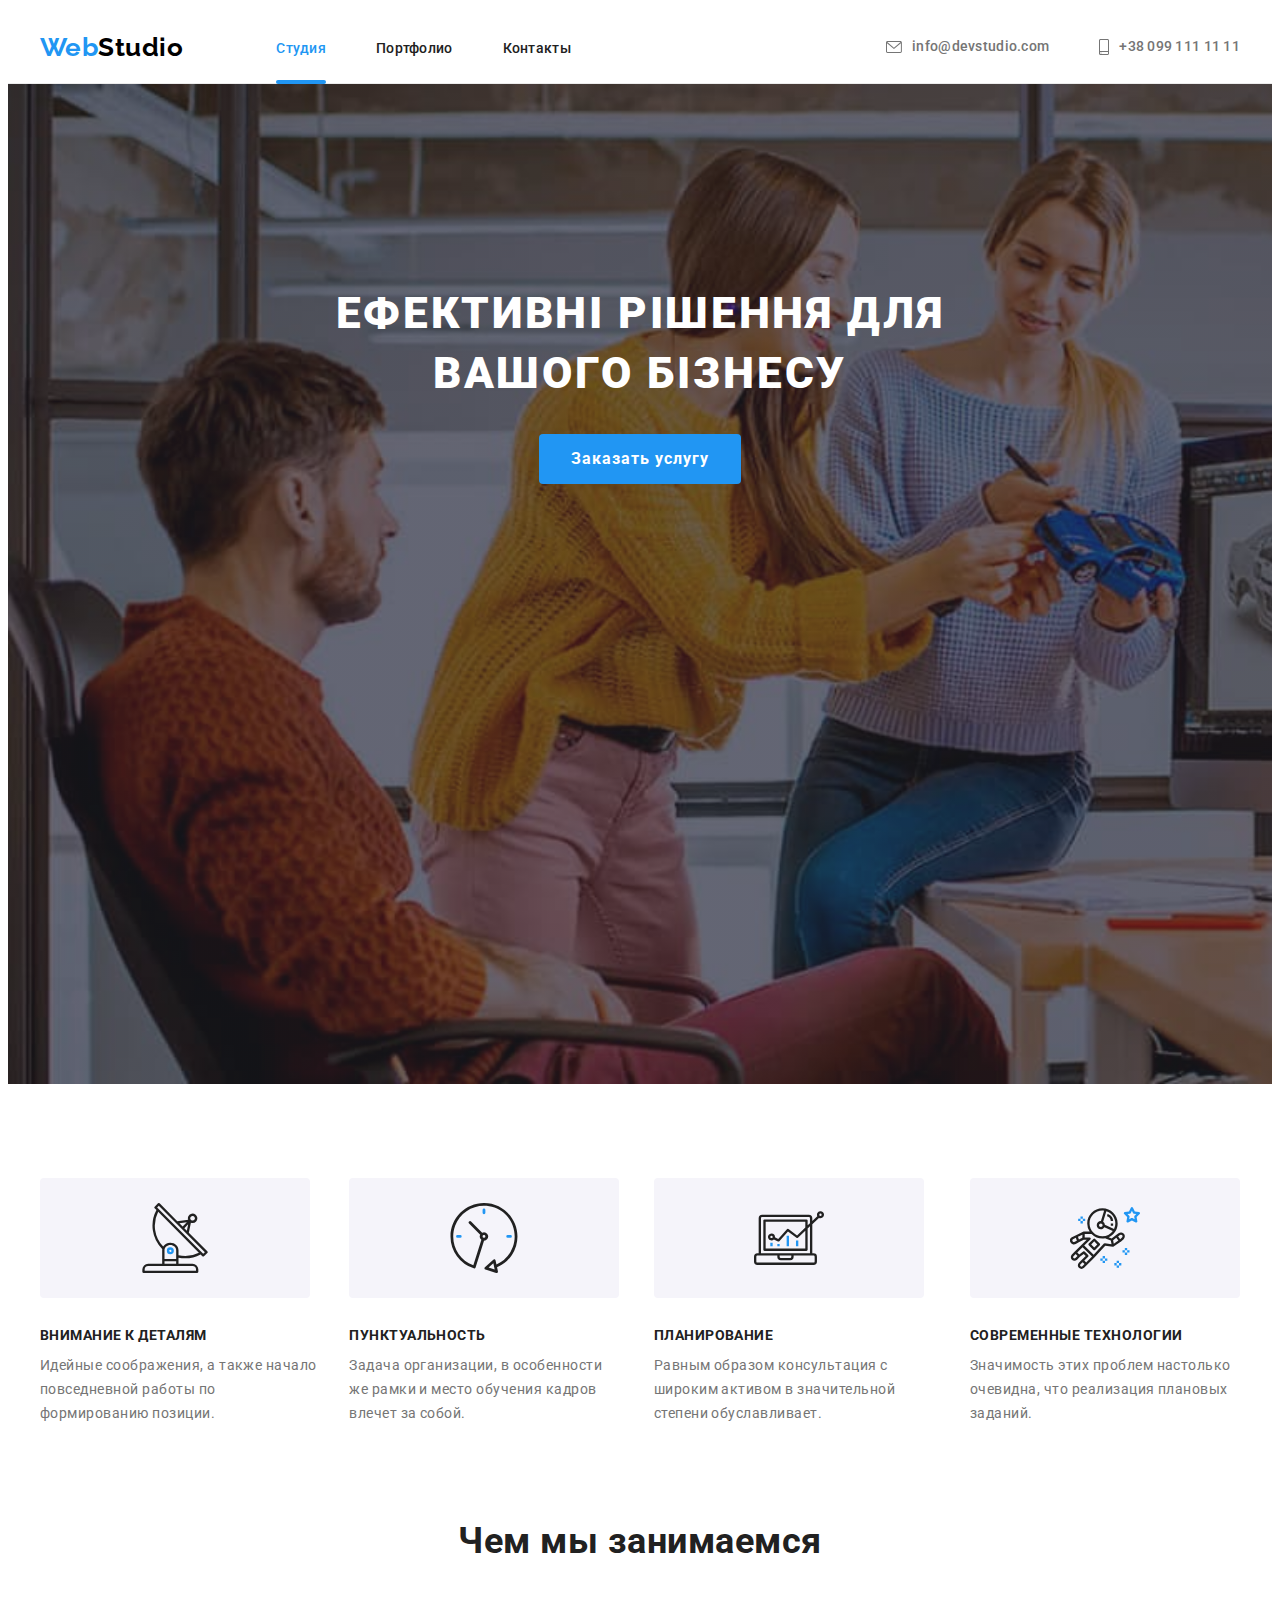
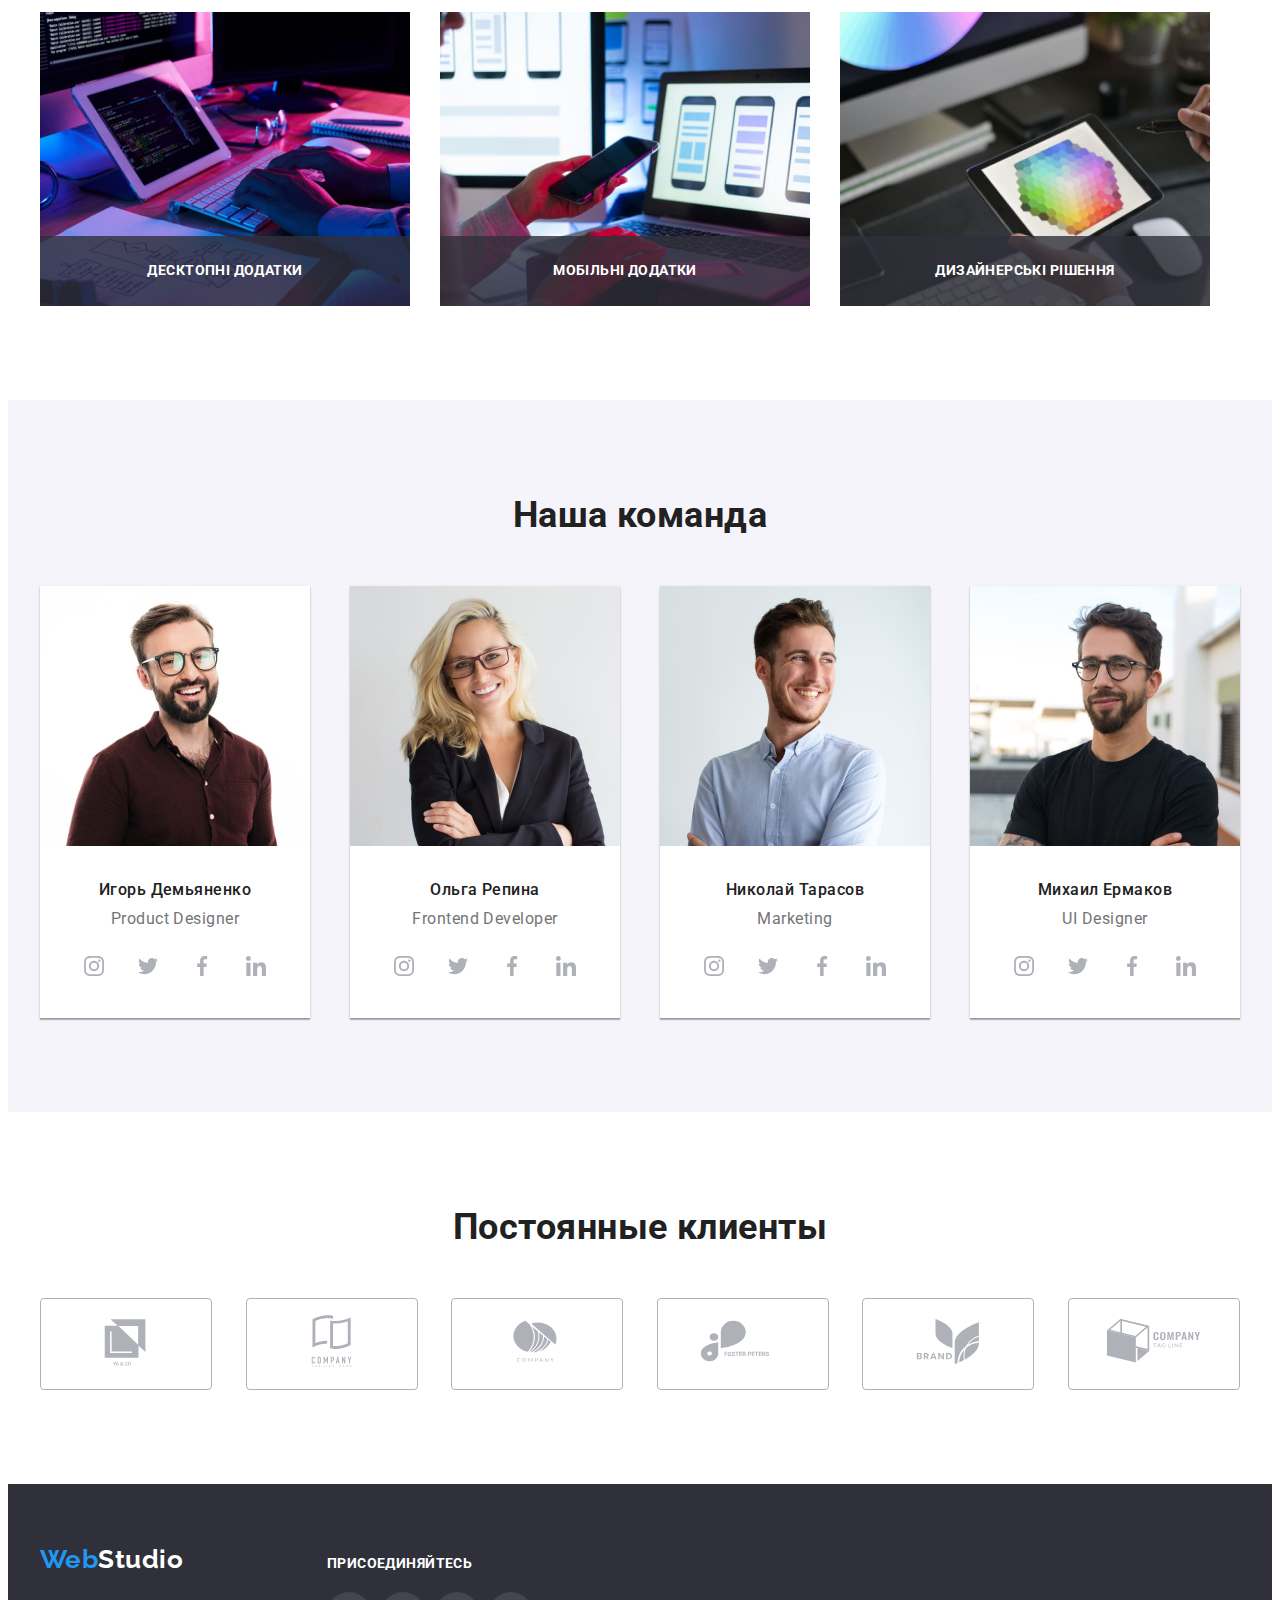
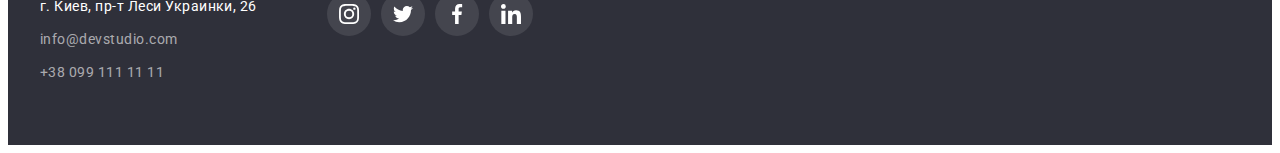
==== index.html @ ed615f12 "02.08" ====
<!DOCTYPE html>

<html lang="ru">
<head>
    <meta charset="UTF-8">
    <meta http-equiv="X-UA-Compatible" content="IE=edge">
    <meta name="viewport" content="width=device-width, initial-scale=1.0">
    <title>Web Studia</title>
    <link rel="preconnect" href="https://fonts.googleapis.com">
    <link rel="preconnect" href="https://fonts.gstatic.com" crossorigin>
    <link href="https://fonts.googleapis.com/css2?family=Raleway:wght@700&family=Roboto:wght@400;500;700;900&display=swap" rel="stylesheet">
    <link rel="stylesheet" href="https://cdnjs.cloudflare.com/ajax/libs/modern-normalize/1.1.0/modern-normalize.min.css"
        integrity="sha512-wpPYUAdjBVSE4KJnH1VR1HeZfpl1ub8YT/NKx4PuQ5NmX2tKuGu6U/JRp5y+Y8XG2tV+wKQpNHVUX03MfMFn9Q=="
        crossorigin="anonymous" referrerpolicy="no-referrer" />
    <link rel="stylesheet" href="./css/styles.css">
</head>
<body>
    <header class="header">
        <div class="conteiner all-nav">
            <a href="./index.html" lang="en" class="link last-part"><span class="first-part">Web</span>Studio</a>
        <nav>
            <ul class="nav">
                <li class="item">
                    <a href="./index.html" class="nav-item link current">Студия</a>
                </li>
                <li class="item">
                    <a href="./portfolio.html" class="nav-item link">Портфолио</a>
                </li>
                <li class="item">
                    <a href="" class="nav-item link">Контакты</a>
                </li>
            </ul>
        </nav>
            <ul class="contacts">
                <li class="item">
                    <a href="mailto:info@devstudio.com" class="contact link"><svg class="icon envelope">
                        <use href="./images/symbol-defs.svg#icon-envelope"></use>
                    </svg>info@devstudio.com</a>
                </li>
                <li class="item">
                    <a href="tel:+380961111111" class="contact link"><svg class="icon smartphone">
                        <use href="./images/symbol-defs.svg#icon-smartphone"></use>
                    </svg>+38 099 111 11 11</a>
                </li>
            </ul>
        </div>
    </header>

    <main>
        <section class="hero">
            <div class="conteiner">
                <h1 class="hero-title">Ефективні рішення для вашого бізнесу</h1>
                <button type="button" class="button" data-modal-open>Заказать услугу</button>
            </div>
            <div class="backdrop is-hidden" data-modal>
                <div class="modal">
                    <div class="conteiner-modal">
                        <button class="close-modal-button" data-modal-close>
                            <svg class="icon-close-black">
                                <use href="./images/symbol-defs.svg#icon-close-black"></use>
                            </svg>
                        </button>
                        <h1 class="modal-title">Залиште свої дані, ми вам передзвонимо</h1>
                        <form name="call-back">
                            <div class="form">
                                <label for="name" class="label">Ім'я</label>
                                <input type="text" name="user-name" id="name" class="field">
                                
                                <label for="tel" class="label">Телефон</label>
                                <input type="tel" name="tel" id="tel" class="field">
                                
                                <label for="mail" class="label">Пошта</label>
                                <input type="email" name="mail" id="mail" class="field">
                                
                                <label for="comment" class="label">Коментар</label>
                                <textarea name="comment" id="comment" rows="10" placeholder="Введіть текст"></textarea>
                                
                                <div class="checkbox">
                                    <input type="checkbox" class="checkbox-point" id="checkbox">
                                    <label for="checkbox" class="checkbox-agreement" class="checkbox-comment">Погоджуюся з розсилкою та приймаю <a href=""class="checkbox-link">Умови договору</a></label>
                                </div>
                            </div>

                            <button type="submit" class="form-button">Відправити</button>
                        </form>

                    </div>
                </div>
            </div>
        </section>

        <section class="main-feature">
            <div class="conteiner">
                <h2 class="visually-hidden">Характеристики</h2>
                <ul class="feature">
                    <li class="feaure-item">
                        <div class="icon-space">
                            <svg class="feature-icon">
                                <use href="./images/symbol-defs.svg#icon-antenna"></use>
                            </svg>
                        </div>
                        <h3 class="feature-title">Внимание к деталям</h3>
                        <p class="feature-text">Идейные соображения, а также начало повседневной работы по формированию позиции.</p>
                    </li>
                    <li class="feaure-item">
                        <div class="icon-space">
                            <svg class="feature-icon">
                                <use href="./images/symbol-defs.svg#icon-clock"></use>
                            </svg>
                        </div>
                        <h3 class="feature-title">Пунктуальность</h3>
                        <p class="feature-text">Задача организации, в особенности же рамки и место обучения кадров влечет за собой.</p>
                    </li>
                    <li class="feaure-item">
                        <div class="icon-space">
                            <svg class="feature-icon">
                                <use href="./images/symbol-defs.svg#icon-diagram"></use>
                            </svg>
                        </div>
                        <h3 class="feature-title">Планирование</h3>
                        <p class="feature-text">Равным образом консультация с широким активом в значительной степени обуславливает.</p>
                    </li>
                    <li class="feaure-item">
                        <div class="icon-space">
                            <svg class="feature-icon">
                                <use href="./images/symbol-defs.svg#icon-astronaut"></use>
                            </svg>
                        </div>
                        <h3 class="feature-title">Современные технологии</h3>
                        <p class="feature-text">Значимость этих проблем настолько очевидна, что реализация плановых заданий.</p>
                    </li>
                </ul>
            </div>
        </section>

        <section class="pictures">
            <div class="conteiner"> 
                <h2 class="secondary-title">Чем мы занимаемся</h2>
                <ul class="images">
                    <li class="images-item">
                        <div class="wrapper-image">
                            <img src="./images/feature/img_1.jpg" alt="пишем" width="370" class="image">
                            <p class="images-text">Десктопні додатки</p>
                        </div>
                    </li>
                    <li class="images-item">
                        <div class="wrapper-image">
                        <img src="./images/feature/img_2.jpg" alt="проверяем" width="370" class="image">
                        <p class="images-text">Мобільні додатки</p>
                        </div>
                    </li>
                    <li class="images-item">
                        <div class="wrapper-image">
                        <img src="./images/feature/img_3.jpg" alt="подбираем" width="370" class="image">
                        <p class="images-text">Дизайнерські рішення</p>
                        </div>
                    </li>
                </ul>
            </div>
        </section>

        <section class="section second-bcg">
            <div class="conteiner">
                <h2 class="secondary-title">Наша команда</h2>
                <ul class="team">
                    <li class="team-member">
                        <img src="./images/employees/Игорь_Демьяненко.jpg" alt="Фото Игоря Демьяненко" width="270" class="photo">
                        <div class="conteiner-team">
                            <h3 class="team-name">Игорь Демьяненко</h3>
                            <p lang="en" class="team-position">Product Designer</p>
                                <ul class="social-links">
                                    <li class="social-item">
                                        <a href="https://www.instagram.com/" class="social-link" target="_blank" rel="noopener noreferrer">
                                            <svg class="icon instagram">
                                                <use href="./images/symbol-defs.svg#icon-instagram"></use>
                                            </svg>
                                        </a>
                                    </li>
                                    <li class="social-item">
                                        <a href="https://twitter.com/" class="social-link" target="_blank" rel="noopener noreferrer">
                                            <svg class="icon twitter">
                                                <use href="./images/symbol-defs.svg#icon-twitter"></use>
                                            </svg>
                                        </a>
                                    </li>
                                    <li class="social-item">
                                        <a href="https://www.facebook.com/" class="social-link" target="_blank" rel="noopener noreferrer">
                                            <svg class="icon facebook">
                                                <use href="./images/symbol-defs.svg#icon-facebook"></use>
                                            </svg>
                                        </a>
                                    </li>
                                    <li class="social-item">
                                        <a href="https://www.linkedin.com/"  class="social-link" target="_blank" rel="noopener noreferrer">
                                            <svg class="icon linkedin">
                                                <use href="./images/symbol-defs.svg#icon-linkedin"></use>
                                            </svg>
                                        </a>
                                    </li>
                                </ul>
                        </div>
                    </li>
                    <li class="team-member">
                        <img src="./images/employees/Ольга_Репина.jpg" alt="Фото Ольги Репиной" width="270" class="photo">
                        <div class="conteiner-team">
                            <h3 class="team-name">Ольга Репина</h3>
                            <p lang="en" class="team-position">Frontend Developer</p>
                                <ul class="social-links">
                                    <li class="social-item">
                                        <a href="https://www.instagram.com/" class="social-link" target="_blank" rel="noopener noreferrer">
                                            <svg class="icon instagram">
                                                <use href="./images/symbol-defs.svg#icon-instagram"></use>
                                            </svg>
                                        </a>
                                    </li>
                                    <li class="social-item">
                                        <a href="https://twitter.com/" class="social-link" target="_blank" rel="noopener noreferrer">
                                            <svg class="icon twitter">
                                                <use href="./images/symbol-defs.svg#icon-twitter"></use>
                                            </svg>
                                        </a>
                                    </li>
                                    <li class="social-item">
                                        <a href="https://www.facebook.com/" class="social-link" target="_blank" rel="noopener noreferrer">
                                            <svg class="icon facebook">
                                                <use href="./images/symbol-defs.svg#icon-facebook"></use>
                                            </svg>
                                        </a>
                                    </li>
                                    <li class="social-item">
                                        <a href="https://www.linkedin.com/" class="social-link" target="_blank" rel="noopener noreferrer">
                                            <svg class="icon linkedin">
                                                <use href="./images/symbol-defs.svg#icon-linkedin"></use>
                                            </svg>
                                        </a>
                                    </li>
                                </ul>
                        </div>
                    </li>
                    <li class="team-member">
                        <img src="./images/employees/Николай_Тарасов.jpg" alt="Фото Николая Тарасов" width="270" class="photo">
                        <div class="conteiner-team">
                            <h3 class="team-name">Николай Тарасов</h3>
                            <p lang="en" class="team-position">Marketing</p>
                                <ul class="social-links">
                                    <li class="social-item">
                                        <a href="https://www.instagram.com/" class="social-link" target="_blank" rel="noopener noreferrer">
                                            <svg class="icon instagram">
                                                <use href="./images/symbol-defs.svg#icon-instagram"></use>
                                            </svg>
                                        </a>
                                    </li>
                                    <li class="social-item">
                                        <a href="https://twitter.com/" class="social-link" target="_blank" rel="noopener noreferrer">
                                            <svg class="icon twitter">
                                                <use href="./images/symbol-defs.svg#icon-twitter"></use>
                                            </svg>
                                        </a>
                                    </li>
                                    <li class="social-item">
                                        <a href="https://www.facebook.com/" class="social-link" target="_blank" rel="noopener noreferrer">
                                            <svg class="icon facebook">
                                                <use href="./images/symbol-defs.svg#icon-facebook"></use>
                                            </svg>
                                        </a>
                                    </li>
                                    <li class="social-item">
                                        <a href="https://www.linkedin.com/" class="social-link" target="_blank" rel="noopener noreferrer">
                                            <svg class="icon linkedin">
                                                <use href="./images/symbol-defs.svg#icon-linkedin"></use>
                                            </svg>
                                        </a>
                                    </li>
                                </ul>
                        </div>
                    </li>
                    <li class="team-member">
                        <img src="./images/employees/Михаил_Ермаков.jpg" alt="Фото Михаила Ермакова" width="270" class="photo">
                        <div class="conteiner-team"">
                            <h3 class="team-name">Михаил Ермаков</h3>
                            <p lang="en" class="team-position">UI Designer</p>
                                <ul class="social-links">
                                    <li class="social-item">
                                        <a href="https://www.instagram.com/" class="social-link" target="_blank" rel="noopener noreferrer">
                                            <svg class="icon instagram">
                                                <use href="./images/symbol-defs.svg#icon-instagram"></use>
                                            </svg>
                                        </a>
                                    </li>
                                    <li class="social-item">
                                        <a href="https://twitter.com/" class="social-link" target="_blank" rel="noopener noreferrer">
                                            <svg class="icon twitter">
                                                <use href="./images/symbol-defs.svg#icon-twitter"></use>
                                            </svg>
                                        </a>
                                    </li>
                                    <li class="social-item">
                                        <a href="https://www.facebook.com/" class="social-link" target="_blank" rel="noopener noreferrer">
                                            <svg class="icon facebook">
                                                <use href="./images/symbol-defs.svg#icon-facebook"></use>
                                            </svg>
                                        </a>
                                    </li>
                                    <li class="social-item">
                                        <a href="https://www.linkedin.com/" class="social-link" target="_blank" rel="noopener noreferrer">
                                            <svg class="icon linkedin">
                                                <use href="./images/symbol-defs.svg#icon-linkedin"></use>
                                            </svg>
                                        </a>
                                    </li>
                                </ul>
                        </div>
                    </li>
                </ul>
            </div>
        </section>
        <section class="regular-customers">
            <div class="conteiner">
                <h2 class="secondary-title">Постоянные клиенты</h2>
                <ul class="clients">
                    <li class="client">
                        <a href="" class="company">
                            <svg class="icon company-1">
                                <use href="./images/symbol-defs.svg#icon-company-1"></use>
                            </svg>
                        </a>
                    </li>
                    <li class="client">
                        <a href="" class="company">
                            <svg class="icon company-2">
                                <use href="./images/symbol-defs.svg#icon-company-2"></use>
                            </svg>
                        </a>
                    </li>
                    <li class="client">
                        <a href="" class="company">
                            <svg class="icon company-3">
                                <use href="./images/symbol-defs.svg#icon-company-3"></use>
                            </svg>
                        </a>
                    </li>
                    <li class="client">
                        <a href="" class="company">
                            <svg class="icon company-4">
                                <use href="./images/symbol-defs.svg#icon-company-4"></use>
                            </svg>
                        </a>
                    </li>
                    <li class="client">
                        <a href="" class="company">
                            <svg class="icon company-5">
                                <use href="./images/symbol-defs.svg#icon-company-5"></use>
                            </svg>
                        </a>
                    </li>
                    <li class="client">
                        <a href="" class="company">
                            <svg class="icon company-6">
                                <use href="./images/symbol-defs.svg#icon-company-6"></use>
                            </svg>
                        </a>
                    </li>
                </ul>
            </div>
        </section>
    </main>
    <footer class="footer">
        <div class="conteiner">
            <div class="footer-nav">
                <a href="./index.html" lang="en" class="link last-part"><span class="first-part">Web</span>Studio</a>
                <address>
                    <ul class="address">
                        <li class="address-item">
                            <a href="https://goo.gl/maps/CLY4v4J6FVpwr9v57" target="_blank" rel="noopener noreferrer"
                                class="link location">г. Киев, пр-т Леси Украинки, 26</a>
                        </li>
                        <li class="address-item">
                            <a href="mailto:info@devstudio.com" class="address-contacts link">info@devstudio.com</a>
                        </li>
                        <li class="address-item">
                            <a href="tel:+380961111111" class="address-contacts link">+38 099 111 11 11</a>
                        </li>
                    </ul>
                </address>
            </div>
            <div class="join">
                <h2 class="join-title">присоединяйтесь</h2>
                <ul class="footer-social-links">
                    <li class="footer-social-item">
                        <a href="https://www.instagram.com/" class="footer-social-link" target="_blank" rel="noopener noreferrer">
                            <svg class="icon instagram">
                                <use href="./images/symbol-defs.svg#icon-instagram"></use>
                            </svg>
                        </a>
                    </li>
                    <li class="footer-social-item">
                        <a href="https://twitter.com/" class="footer-social-link" target="_blank" rel="noopener noreferrer">
                            <svg class="icon twitter">
                                <use href="./images/symbol-defs.svg#icon-twitter"></use>
                            </svg>
                        </a>
                    </li>
                    <li class="footer-social-item">
                        <a href="https://www.facebook.com/" class="footer-social-link" target="_blank" rel="noopener noreferrer">
                            <svg class="icon facebook">
                                <use href="./images/symbol-defs.svg#icon-facebook"></use>
                            </svg>
                        </a>
                    </li>
                    <li class="footer-social-item">
                        <a href="https://www.linkedin.com/" class="footer-social-link" target="_blank" rel="noopener noreferrer">
                            <svg class="icon linkedin">
                                <use href="./images/symbol-defs.svg#icon-linkedin"></use>
                            </svg>
                        </a>
                    </li>
                </ul>
            </div>  
        </div>
    </footer>
    <script src="./js/modal.js"></script>
</body>
</html>
---- css/styles.css ----
:root{
    --text-color:#757575;
    --tittle-color:#212121;
    --accent-color: #2196F3;
}
body{
    color: var(--text-color);
    font-family: 'Roboto', sans-serif;
    letter-spacing: 0.03em;
}

.header{
    background-color: #FFFFFF;
    border-bottom: 1px solid #ECECEC;
    padding-top: 24px;
    padding-bottom: 20px;
}
.link{
    text-decoration: none;
}

.conteiner{
    margin: 0 auto;
    width: 1200px;
    padding: 0 15px;
}

.first-part{
    color: var(--accent-color);
}

.last-part{
    color: #000000;
    font-family: 'Raleway';
    font-weight: 700;
    font-size: 26px;
    line-height: 1.19;
}

ul{
    list-style: none;
    margin: 0;
    padding: 0;
}

.conteiner.all-nav > a{
    margin-right: 93px;
}
.conteiner.all-nav{
    display: flex;
    align-items: center;
}
.nav{
    display: flex;
}

.nav .item:not(:last-child){
    margin-right: 50px;
}
.nav .nav-item{
    color: var(--tittle-color);
    font-weight: 500;
    font-size: 14px;
    line-height: 1.14;
    letter-spacing: 0.02em;
    transition: color 250ms cubic-bezier(0.4, 0, 0.2, 1);
}

.nav-item.current{
    color: var(--accent-color);
    position: relative;
}

.nav-item.current::after{
    content: '';
    display: block;
    position: absolute;
    bottom: -28px;
    width: 100%;
    height: 4px;
    border-radius: 2px;
    background-color: var(--accent-color);
}
.nav .nav-item:hover,
.nav .nav-item:focus{
    color: var(--accent-color);
}

.contacts{
    display: flex;
    margin-left: auto;
}

.icon{
    fill: #757575;
    transition: fill 250ms cubic-bezier(0.4, 0, 0.2, 1);
}
.icon.envelope{
    width: 16px;
    height: 12px;
    margin-right: 10px;
    transition: fill 250ms cubic-bezier(0.4, 0, 0.2, 1);
}
.icon.smartphone{
    width: 10px;
    height: 16px;
    margin-right: 10px;
    transition: fill 250ms cubic-bezier(0.4, 0, 0.2, 1);
}
.contacts .item:not(:last-child){
    margin-right: 50px;
}
.contacts .contact{
    color: var(--text-color);
    font-weight: 500;
    font-size: 14px;
    line-height: 1.14;
    letter-spacing: 0.02em;
    transition: color 250ms cubic-bezier(0.4, 0, 0.2, 1);
}

.item .contact.link{
    display: flex;
    align-items: center;
}

.contact:hover,
.contact:focus{
    color: var(--accent-color);
}

.contact:hover .icon.envelope,
.contact:focus .icon.envelope,
.contact:hover .icon.smartphone,
.contacts .contact:focus .icon.smartphone{
    fill: var(--accent-color);
}

.hero{
    background-color: #2F303A;
    text-align: center;
    padding-top: 200px;
    padding-bottom: 200px;
    background-image: linear-gradient(to right, rgba(47, 48, 58, 0.4),
        rgba(47, 48, 58, 0.4)), url(../images/hero/hero.jpg);
    background-repeat: no-repeat;
    background-size: cover;
    height: 600px;
    max-width: 1600px;
    margin-left: auto;
    margin-right: auto;
}
.hero-title{
    width: 696px;
    height: 120px;
    margin: 0 auto 30px;
    color: #FFFFFF;
    font-weight: 900;
    font-size: 44px;
    line-height: 1.36;
    letter-spacing: 0.06em;
    text-transform: uppercase;
}

.button{
    display: inline-block;
    margin: 0 auto;
    padding: 10px 32px;
    border-radius: 4px;
    border: none;
    color: #FFFFFF;
    background-color: #2196F3;
    font-family: inherit;
    font-weight: 700;
    font-size: 16px;
    line-height: 1.88;
    letter-spacing: 0.06em;
    cursor: pointer;
    transition: background-color 250ms cubic-bezier(0.4, 0, 0.2, 1);
}

.button:hover,
.button:focus {
background-color: #188CE8;
}

/* Модалка */

.backdrop{
    position: fixed;
    z-index: 999;
    top: 0;
    left: 0;
    width: 100%;
    height: 100%;
    background-color: rgba(0, 0, 0, 0.2);
    opacity: 1;
    transition: opacity 500ms cubic-bezier(0.4, 0, 0.2, 1),
        visibility 500ms cubic-bezier(0.4, 0, 0.2, 1);
}

.backdrop.is-hidden{
    visibility: hidden;
    opacity: 0;
    pointer-events: none;
}

.backdrop.is-hidden .modal{
    transform: translate(-50%, -50%) scale(0.5);
}
.form{
    display: flex;
    flex-direction: column;
    text-align: left;
}

.modal{
    position: absolute;
    top: 50%;
    left: 50%;
    transform: translate(-50%, -50%) scale(1);
    transition: transform 500ms cubic-bezier(0.4, 0, 0.2, 1);

    width: 528px;
    height: 581px;
    box-shadow: 0px 1px 3px rgba(0, 0, 0, 0.12), 0px 1px 1px rgba(0, 0, 0, 0.14), 0px 2px 1px rgba(0, 0, 0, 0.2);
    border-radius: 4px;

    background-color:#FFFFFF;
}

.conteiner-modal{
    padding: 40px;
}
.modal-title{
    font-size: 20px;
    text-align: center;
    color: #212121;
    margin-top: 0;
    margin-bottom: 12px;
}

.label{
    font-size: 12px;
    line-height: 1.17;
    letter-spacing: 0.01em;
    color: #757575;
    margin-bottom: 4px;
}

textarea {
    padding: 12px 16px;
    resize: none;
    max-height: 120px;
}

textarea::placeholder{
    font-family: 'Roboto';
    font-size: 12px;
    line-height: 1.17;
    letter-spacing: 0.01em;
    color: rgba(117, 117, 117, 0.5);
}
.field{
    border: 1px solid rgba(33, 33, 33, 0.2);
    border-radius: 4px;
    padding-top: 12px;
    padding-bottom: 12px;
    padding-left: 42px;
    margin-bottom: 10px;

    transition: border 250ms cubic-bezier(0.4, 0, 0.2, 1);
}

.field:hover,
.field:focus {
    border: 1px solid #2196F3
}
.checkbox{
    margin-top: 20px;
    text-align: center;
}

.checkbox-agreement{
    font-size: 14px;
    line-height: 24px;
}
.checkbox-link{
    color: #2196F3;
}

.form-button{
    display: inline-block;
    padding-top: 10px;
    padding-right: 52px;
    padding-bottom: 10px;
    padding-left: 52px;
    margin-top: 30px;
    background-color: #188CE8;
    border: none;
    box-shadow: 0px 4px 4px rgba(0, 0, 0, 0.15);
    border-radius: 4px;
    font-weight: 700;
    line-height: 1.88;
    letter-spacing: 0.06em;
    color: #FFFFFF;
}

.close-modal-button{
    display: flex;
    justify-content: center;
    align-items: center;
    position: absolute;
    top: 0;
    right: 0;
    margin-top: 8px;
    margin-right: 8px;
    padding:0;

    width: 30px;
    height: 30px;

    border-radius: 50%;

    background: #FFFFFF;
    border: 1px solid rgba(0, 0, 0, 0.1);
}

.icon-close-black{
    width: 11px;
    height: 11px;
    transition: fill 250ms cubic-bezier(0.4, 0, 0.2, 1);
}

.icon-close-black:hover,
.icon-close-black:focus{
    fill: var(--accent-color);
    cursor: pointer;
}

.main-feature{
    padding-top: 94px;
    padding-bottom: 94px;
}

.visually-hidden{
    position: absolute;
    width: 1px;
    height: 1px;
    margin: -1px;
    border: 0;
    padding: 0;
    white-space: nowrap;
    clip-path: inset(100%);
    clip: rect(0 0 0 0);
    overflow: hidden;
}

.feature{
    display: flex;
}

.feature .feaure-item:not(:last-child){
    margin-right: 30px;
}

.icon-space{
    display: flex;
    width: 270px;
    height: 120px;
    align-items: center;
    justify-content: center;
    background-color: #F5F4FA;
    border-radius: 4px;
    text-align: center;
    margin-bottom: 30px;
}

.feature-icon{
    width: 70px;
    height: 70px;
}
.feature .feature-title{
    margin-top: 0;
    margin-bottom: 10px;
    color: var(--tittle-color);
    font-size: 14px;
    line-height: 1.14;
    text-transform: uppercase;
}

.feature .feature-text{
    margin: 0;
    font-size: 14px;
    line-height: 1.71;
}

.secondary-title {
    margin: 0 0 50px 0;
    color: var(--tittle-color);
    font-size: 36px;
    line-height: 1.17;
    text-align: center;
}

.pictures{
    padding-bottom: 94px;
}

.images{
    display: flex;
}

.wrapper-image{
    position: relative;
}
.image{
    display: block;
    z-index: 1;
}

.images .images-item:not(:last-child){
    margin-right: 30px;
}

.images-text{
    position: absolute;
    bottom: 0;
    z-index: 2;
    width: 370px;
    font-weight: 700;
    font-size: 14px;
    line-height: 1.14;
    text-align: center;
    letter-spacing: 0.03em;
    text-transform: uppercase;
    color: #FFFFFF;
    background: rgba(47, 48, 58, 0.8);
    padding-top: 27px;
    padding-bottom: 27px;
    margin: 0;
}
.section{
    padding-top: 94px;
    padding-bottom: 94px;
}
.second-bcg{
    background-color:#F5F4FA;
}

.team{
    display: flex;
    justify-content: space-between;
}
.team-member{
    background-color: #FFFFFF;
    box-shadow: 0px 1px 3px rgba(0, 0, 0, 0.12), 0px 1px 1px rgba(0, 0, 0, 0.14), 0px 2px 1px rgba(0, 0, 0, 0.2);
}

.conteiner-team{
    padding-top: 30px;
    padding-bottom: 30px;
}
.team .team-name{
    margin-top: 0;
    margin-bottom: 10px;
    color: var(--tittle-color);
    font-weight: 500;
    font-size: 16px;
    line-height: 1.19;
    text-align: center;
}

.team .team-position{
    margin-top: 0;
    margin-bottom: 16px;
    line-height: 1.19;
    text-align: center;
}

.social-links{
    display: flex;
    flex-direction: row;
    justify-content: center;
}

.social-link{
    display: inline-flex;
    align-items: center;
    justify-content: center;
    width: 44px;
    height: 44px;
    border-radius: 50%;
    transition: background-color 250ms cubic-bezier(0.4, 0, 0.2, 1);
}

.social-link:hover,
.social-link:focus{
    background-color: var(--accent-color);
}

.social-link:hover .icon,
.social-link:focus .icon {
    fill: #FFFFFF;
}

.social-links .social-item:not(:last-child){
    margin-right: 10px;
}
.social-link .icon{
    fill: #AFB1B8;
    width: 20px;
    height: 20px;
}

.regular-customers{
    padding-top: 94px;
    padding-bottom: 94px;
}

.clients{
    display: flex;
    justify-content: space-between;
}


.company{
    display: block;
    border: 1px solid #AFB1B8;
    border-radius: 4px;
    padding: 13px 32px;
    transition: border 250ms cubic-bezier(0.4, 0, 0.2, 1);
}

.company:hover,
.company:focus{
    border: 1px solid var(--accent-color);
}
.company:hover .icon,
.company:focus .icon {
    fill: var(--accent-color);
}
.client .icon{
    fill: #AFB1B8;
    width: 106px;
    height: 60px;
}

.footer {
    background-color: #2F303A;
    padding-top: 60px;
    padding-bottom: 60px;
}

.footer .conteiner{
    display: flex;
    align-items: baseline;
}

.footer .link.last-part{
    display: block;
    margin-bottom: 20px;
}
.address .location {
    color: #FFFFFF;
    font-style: normal;
    font-size: 14px;
    line-height: 1.71;
    transition: color 250ms cubic-bezier(0.4, 0, 0.2, 1);
}

.address .address-item:not(:last-child){
    margin: 0 0 9px 0;
}
.address .address-contacts{
    color: rgba(255, 255, 255, 0.6);
    font-style: normal;
    font-size: 14px;
    line-height: 1.71;
    transition: color 250ms cubic-bezier(0.4, 0, 0.2, 1);
}
.address .location:hover,
.address .location:focus,
.address .address-contacts:hover,
.address .address-contacts:focus {
    color: var(--accent-color);
}
.footer .last-part{
    color: #FFFFFF;
}

.join {
    margin-left: 70px;
}
.join-title{
    margin-top: 0;
    margin-bottom: 20px;
    font-size: 14px;
    line-height: 1.14;
    letter-spacing: 0.03em;
    text-transform: uppercase;
    color: #FFFFFF;
}
.footer-social-links {
    display: flex;
    flex-direction: row;
}

.footer-social-item:not(:last-child){
    margin-right: 10px;
}
.footer-social-link {
    display: inline-flex;
    align-items: center;
    justify-content: center;
    width: 44px;
    height: 44px;
    border-radius: 50%;
    background-color: rgba(255, 255, 255, 0.1);
    transition: background-color 250ms cubic-bezier(0.4, 0, 0.2, 1);
}

.footer-social-link:hover,
.footer-social-link:focus {
    background-color: var(--accent-color);
}

.footer-social-link:hover .icon,
.footer-social-link:focus .icon {
    fill: #FFFFFF;
}


.footer-social-link .icon {
    fill: #FFFFFF;
    width: 20px;
    height: 20px;
}

/* Страница Портфолио */

.bcg-portfolio{
    padding-top: 94px;
    padding-bottom: 94px;
}
.filter .btn{
    display: inline-block;
    min-width: 73px;
    min-height: 38px;
    padding: 6px 22px;
    border-radius: 4px;
    background-color: #F5F4FA;
    border: none;
    color: var(--tittle-color);
    font-family: inherit;
    font-weight: 500;
    font-size: 16px;
    line-height: 1.62;
    letter-spacing: 0.03em;
    cursor: pointer;
    transition: color 250ms cubic-bezier(0.4, 0, 0.2, 1),
        background-color 250ms cubic-bezier(0.4, 0, 0.2, 1),
        box-shadow 250ms cubic-bezier(0.4, 0, 0.2, 1);
}

.filter .btn:hover,
.filter .btn:focus{
    color: #FFFFFF;
    background-color: var(--accent-color);
    box-shadow: 0px 3px 1px rgba(0, 0, 0, 0.1), 0px 1px 2px rgba(0, 0, 0, 0.08), 0px 2px 2px rgba(0, 0, 0, 0.12);   
}

.filter{
    margin-bottom: 50px;
    display: flex;
    justify-content: center;
}

.filter .filter-item:not(:last-child){
    margin-right: 8px;
}

.conteiner-portfolio{
    padding-top: 20px;
    padding-right: 24px;
    padding-bottom: 20px;
    padding-left: 24px;
    border-right: 1px solid #EEEEEE;
    border-bottom: 1px solid #EEEEEE;
    border-left: 1px solid #EEEEEE;
}
.portfolio{
    display: flex;
    flex-wrap: wrap;
    gap: 30px;
}

.portfolio-item .link{
    display: block;
    transition: box-shadow 250ms cubic-bezier(0.4, 0, 0.2, 1);
}
.portfolio-item .link:hover,
.portfolio-item .link:focus{
    box-shadow: 0px 1px 1px rgba(0, 0, 0, 0.12), 0px 4px 4px rgba(0, 0, 0, 0.06), 1px 4px 6px rgba(0, 0, 0, 0.16);

}
.portfolio .portfolio-item{
    background-color: #FFFFFF;
    width: calc((100% - 60px) / 3);
}

.portfolio-item .link:hover .portfolio-overlay,
.portfolio-item .link:focus .portfolio-overlay{
    transform: translateY(-100%);
    opacity: 1;
}
.thumb{
    position: relative;
    overflow: hidden;
}
.portfolio-overlay{
    position: absolute;
    background-color: rgba(33, 150, 243, 0.9);
    opacity: 0;
    transition: transform 250ms cubic-bezier(0.4, 0, 0.2, 1), 
        opacity 250ms cubic-bezier(0.4, 0, 0.2, 1)
}


.portfolio-text{
    margin: 0;
    padding: 63px 24px;
    font-size: 18px;
    line-height: 1.56;
    letter-spacing: 0.03em;
    color: #FFFFFF;
}
.portfolio .portfolio-title{
    margin-top: 0;
    margin-bottom: 4px;
    color: var(--tittle-color);
    font-size: 18px;
    line-height: 2;
    letter-spacing: 0.06em;
}

.portfolio .portfolio-app{ 
    margin-top: 0;
    margin-bottom: 0;
    color: var(--text-color);
    line-height: 1.88;
}
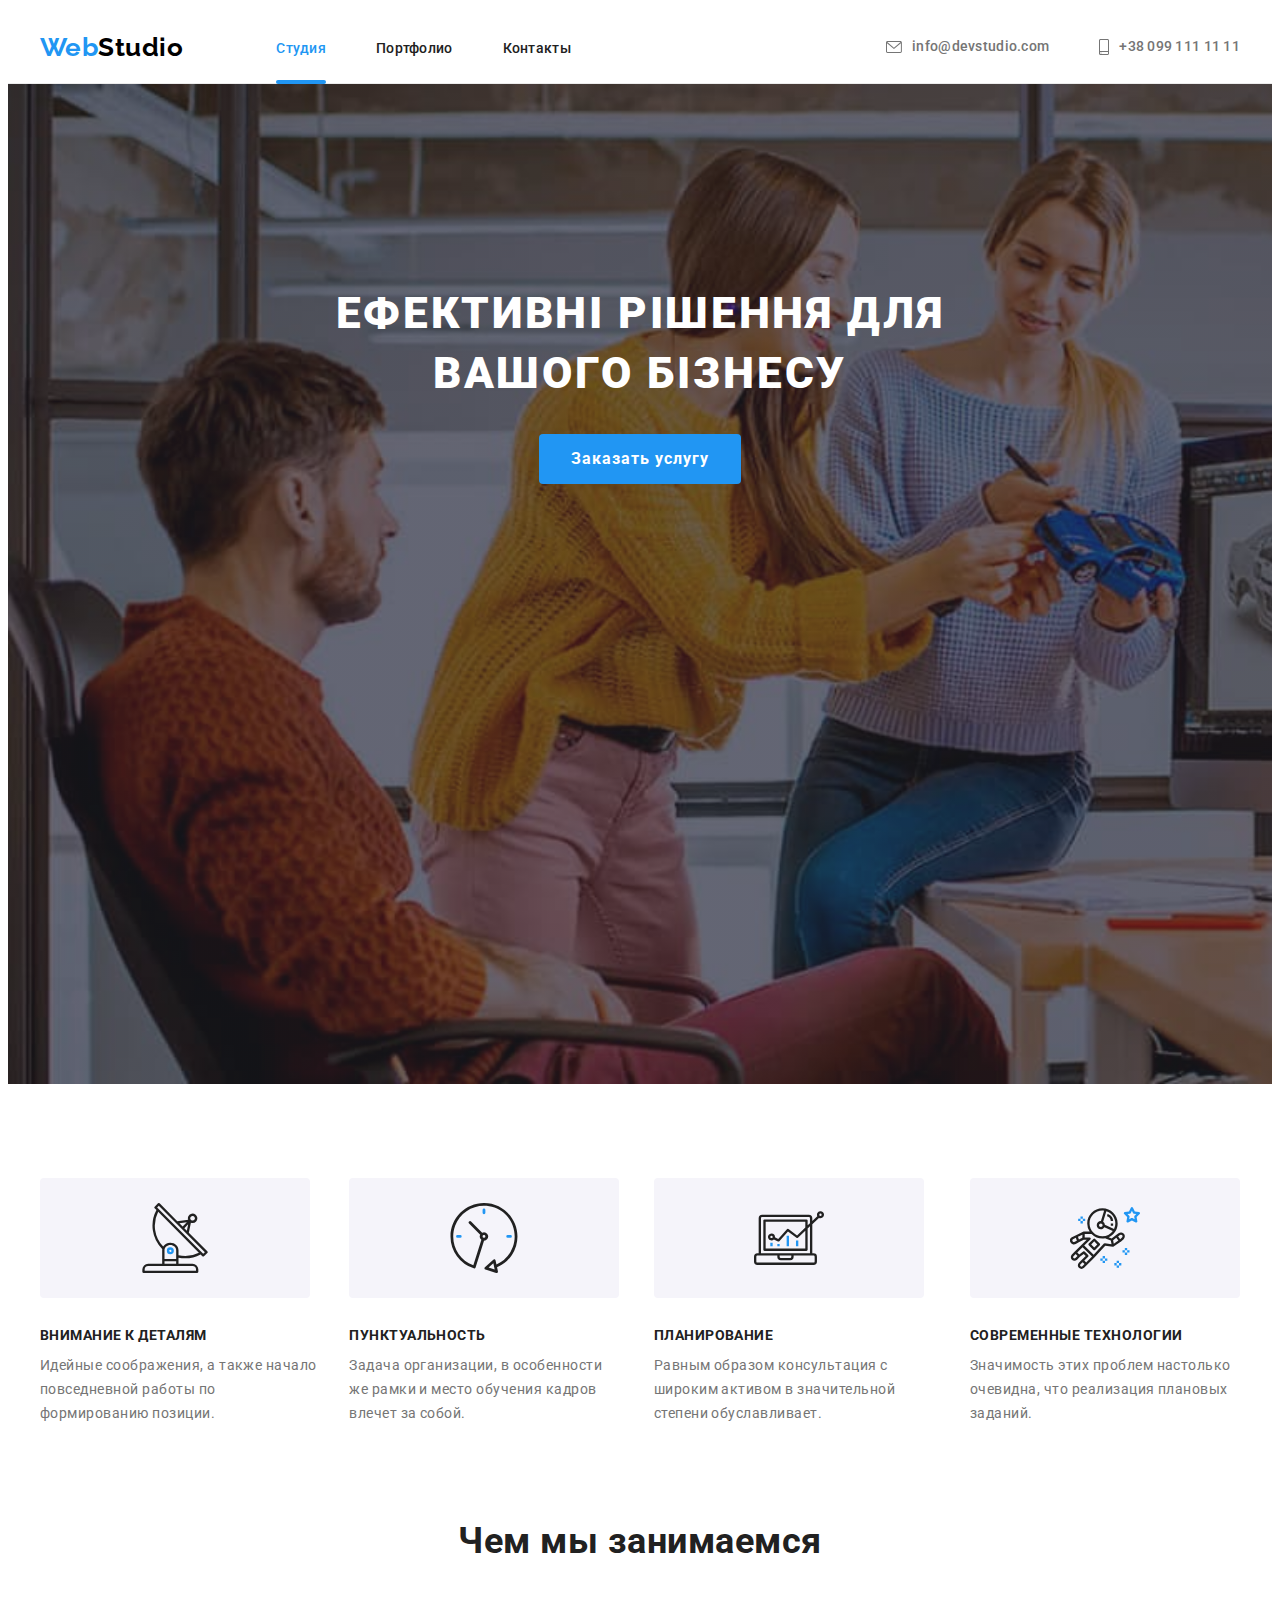
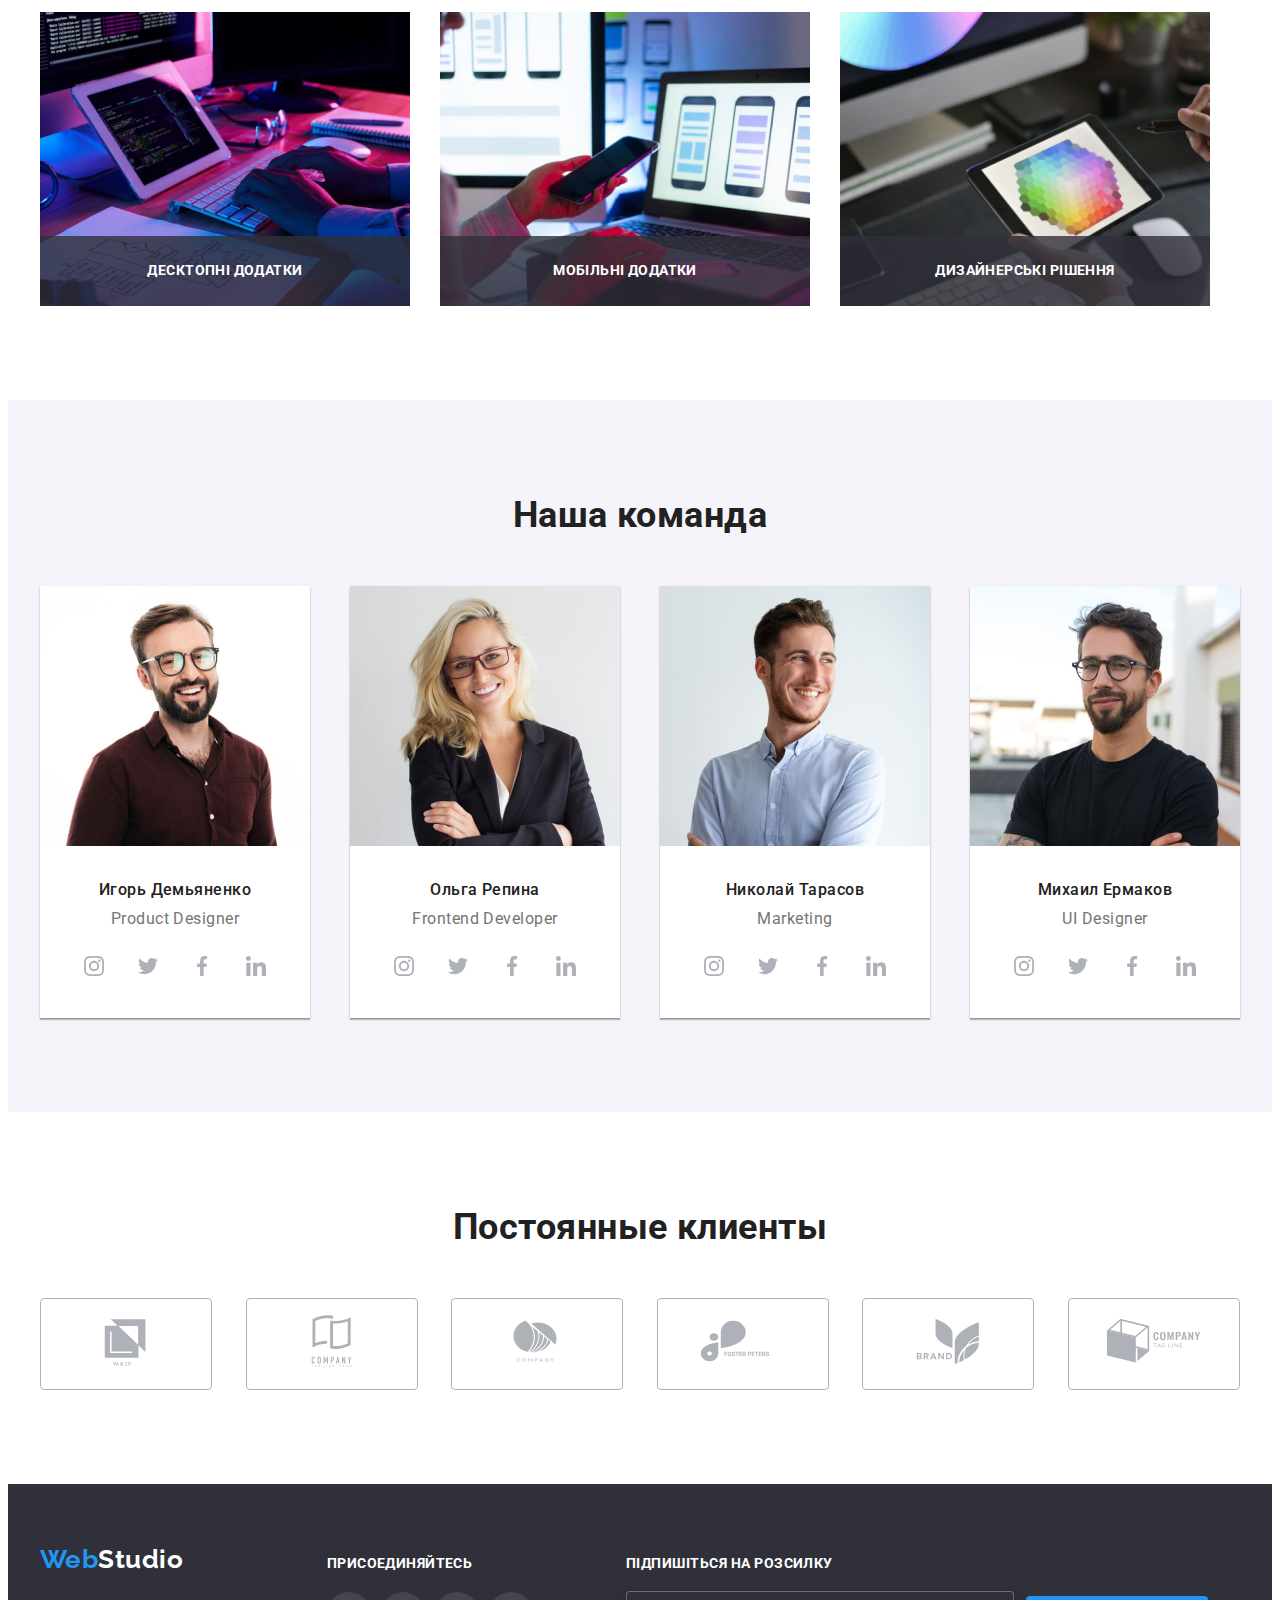
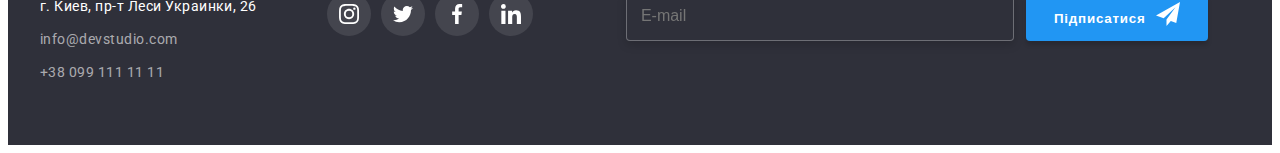
==== commit fbf6878a: "footer" ====
--- a/index.html
+++ b/index.html
@@ -63,8 +63,10 @@
                         <h1 class="modal-title">Залиште свої дані, ми вам передзвонимо</h1>
                         <form name="call-back">
                             <div class="form">
-                                <label for="name" class="label">Ім'я</label>
-                                <input type="text" name="user-name" id="name" class="field">
+                                <div class="user-name">
+                                    <label for="name" class="label">Ім'я</label>
+                                    <input type="text" name="user-name" id="name" class="field">
+                                </div>
                                 
                                 <label for="tel" class="label">Телефон</label>
                                 <input type="tel" name="tel" id="tel" class="field">
@@ -415,7 +417,21 @@
                         </a>
                     </li>
                 </ul>
-            </div>  
+            </div>
+            <div class="sign-up-conteiner">
+                <form name="sign-up" class="sign-up">
+                    <div class="sign-up-form">
+                        <label for="footer-mail" class="sign-up-label">Підпишіться на розсилку</label>
+                        <input type="email" name="footer-mail" id="footer-mail" placeholder="E-mail" class="sign-up-field">
+                    </div>
+                    <div class="footer-button">
+                        <button type="submit" class="sign-up-button">Підписатися</button>
+                        <svg class="icon-send">
+                            <use href="./images/symbol-defs.svg#icon-send"></use>
+                        </svg>
+                    </div>
+                </form>
+            </div>
         </div>
     </footer>
     <script src="./js/modal.js"></script>
--- a/css/styles.css
+++ b/css/styles.css
@@ -245,7 +245,7 @@
     line-height: 1.17;
     letter-spacing: 0.01em;
     color: #757575;
-    margin-bottom: 4px;
+    margin-bottom: 5px;
 }
 
 textarea {
@@ -262,6 +262,7 @@
     color: rgba(117, 117, 117, 0.5);
 }
 .field{
+    font-size: 14px;
     border: 1px solid rgba(33, 33, 33, 0.2);
     border-radius: 4px;
     padding-top: 12px;
@@ -274,8 +275,17 @@
 
 .field:hover,
 .field:focus {
-    border: 1px solid #2196F3
-}
+    border: 1px solid #2196F3;
+}
+
+.user-name{
+    display: flex;
+    flex-direction: column;
+}
+.user-name:focus-within > .label{
+    color: #188CE8;
+}
+
 .checkbox{
     margin-top: 20px;
     text-align: center;
@@ -637,6 +647,66 @@
     height: 20px;
 }
 
+.sign-up-conteiner{
+    margin-left: 93px;
+}
+.sign-up{
+    display: inline-flex;
+}
+.sign-up-form{
+    display: flex;
+    flex-direction: column;
+}
+.sign-up-label{
+    margin-bottom: 20px;
+    font-weight: 700;
+    font-size: 14px;
+    text-transform: uppercase;
+    color: #FFFFFF;
+}
+
+.sign-up-field{
+    padding: 14px;
+    width: 358px;
+    background-color: #2F303A;
+    border: 1px solid rgba(255, 255, 255, 0.3);
+        filter: drop-shadow(0px 4px 4px rgba(0, 0, 0, 0.15));
+        border-radius: 4px;
+    font-style: normal;
+    font-weight: 400;
+    font-size: 16px;
+    line-height: 1.25;
+    color: rgba(255, 255, 255, 0.6);
+}
+
+.footer-button{
+    position: relative;
+    display: flex;
+    align-items: flex-end;
+}
+
+.sign-up-button{
+    margin-left: 12px;
+    padding: 10px 62px 10px 28px;
+    box-shadow: 0px 4px 4px rgba(0, 0, 0, 0.15);
+    border-radius: 4px;
+    border: none;
+
+    background-color: var(--accent-color);
+    font-weight: 700;
+    line-height: 1.88;
+    letter-spacing: 0.06em;
+    color: #FFFFFF;
+}
+
+.icon-send{
+    position: absolute;
+    top: 55%;
+    right: 28px;
+    
+    width: 24px;
+    height: 24px;
+}
 /* Страница Портфолио */
 
 .bcg-portfolio{
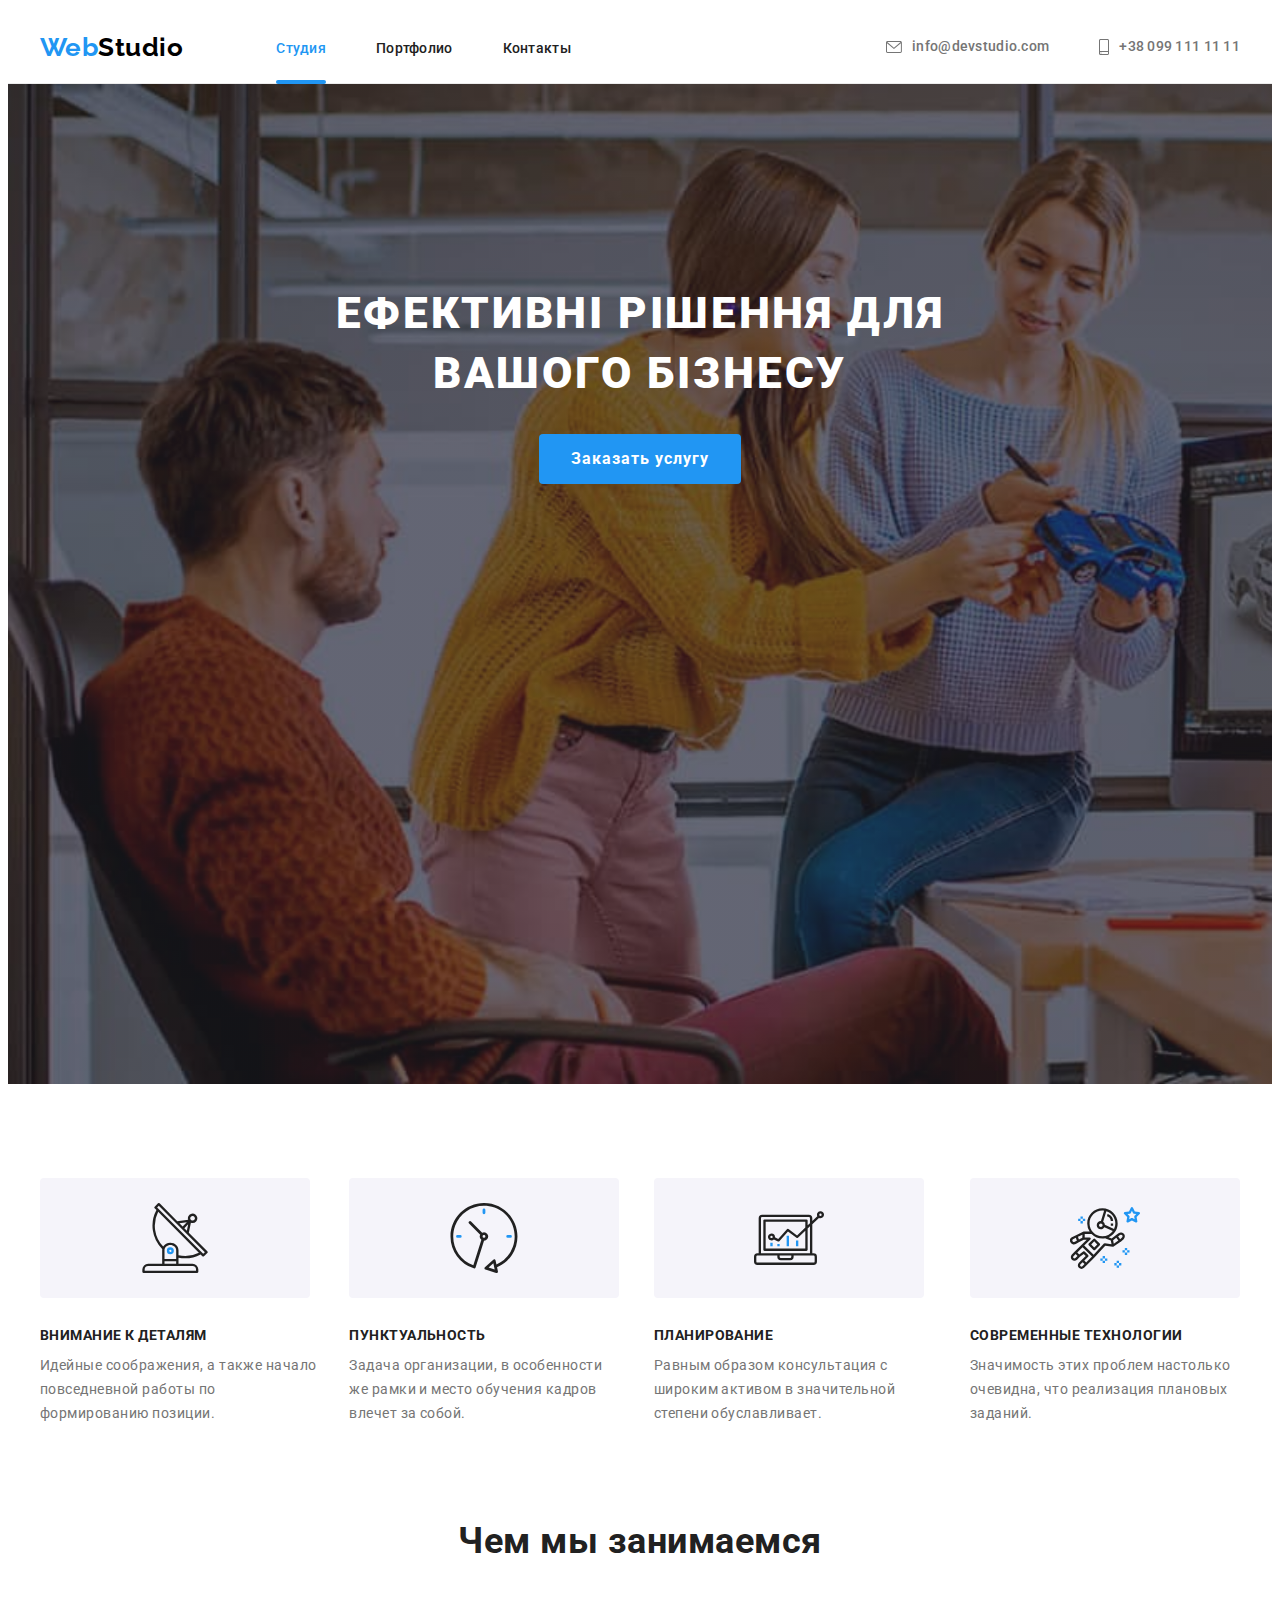
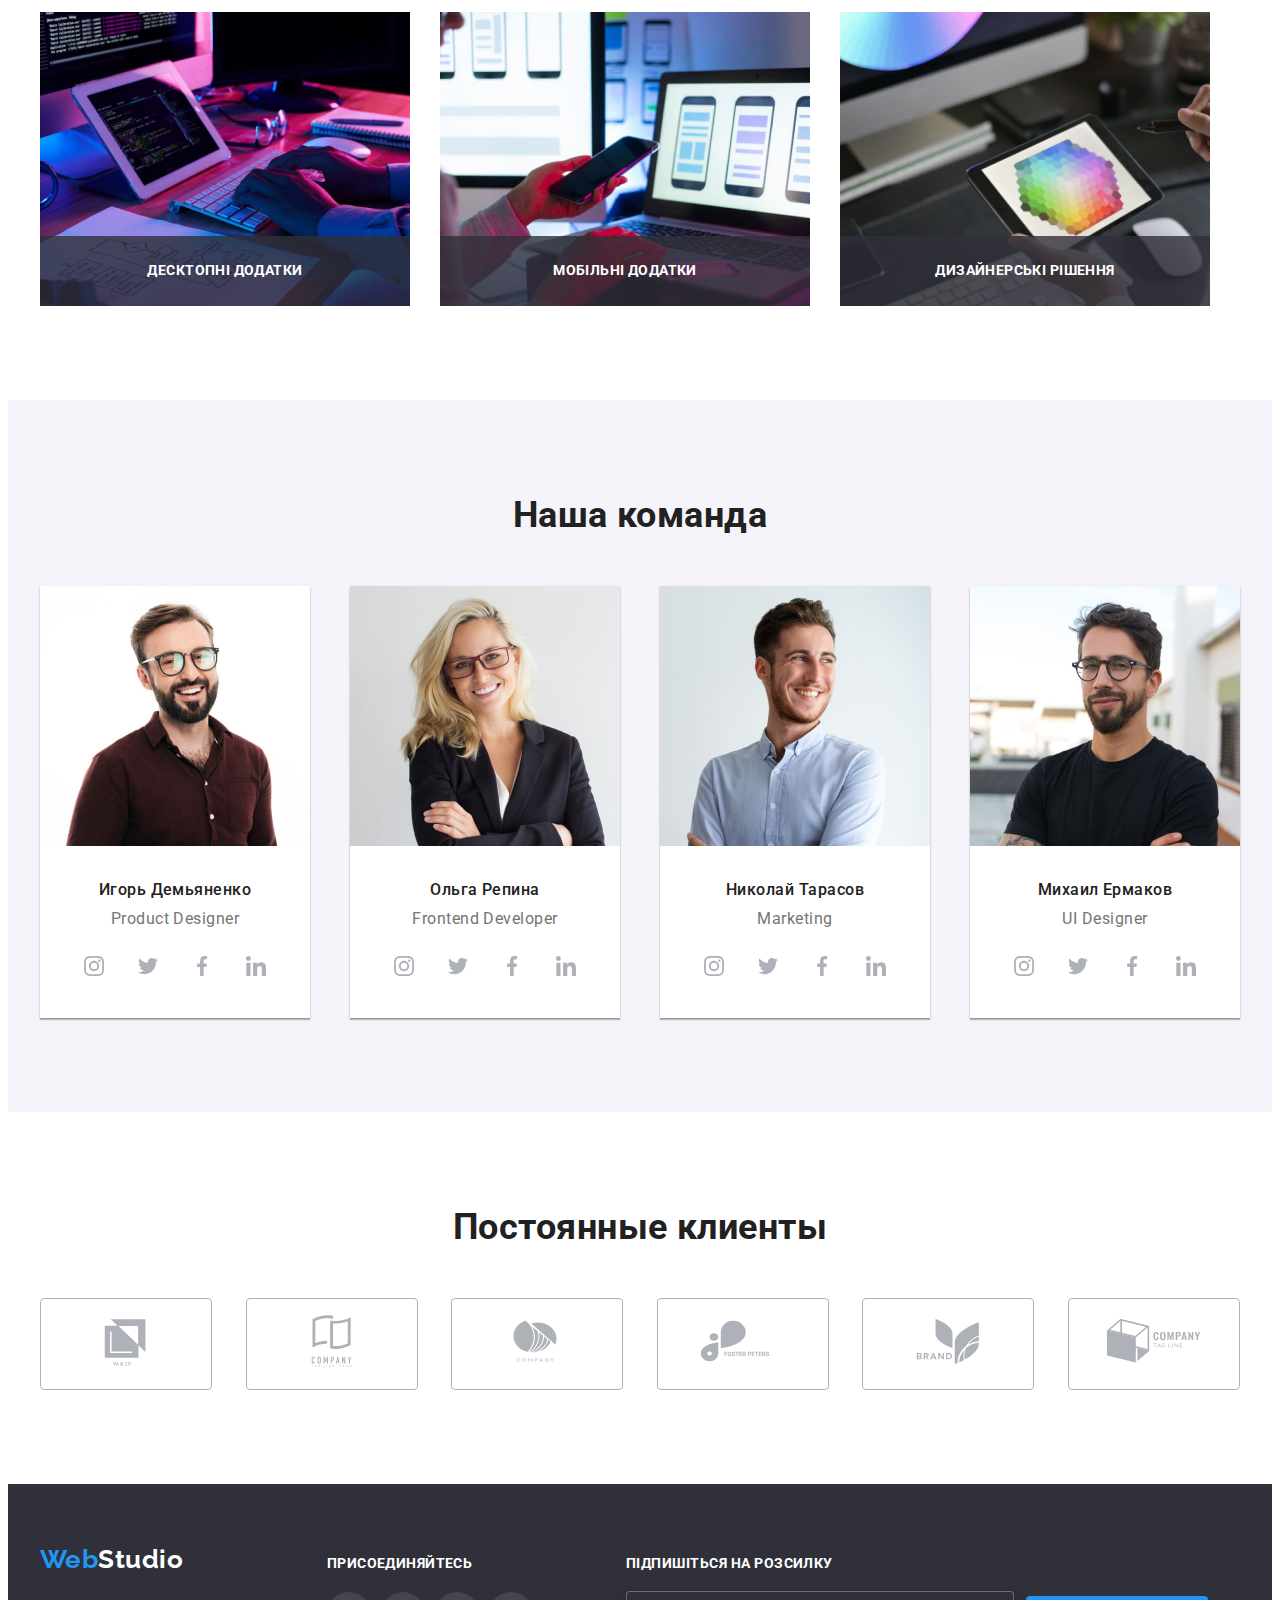
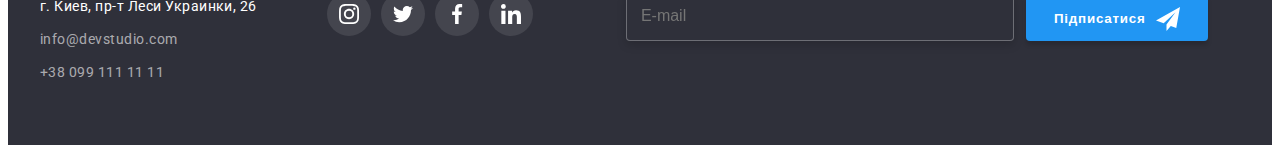
==== commit 8af63867: "correct" ====
--- a/index.html
+++ b/index.html
@@ -63,23 +63,38 @@
                         <h1 class="modal-title">Залиште свої дані, ми вам передзвонимо</h1>
                         <form name="call-back">
                             <div class="form">
-                                <div class="user-name">
+                                <div class="form-field">
                                     <label for="name" class="label">Ім'я</label>
+                                    <svg class="icon">
+                                        <use href="./images/symbol-defs.svg#person-black"></use>
+                                    </svg>
                                     <input type="text" name="user-name" id="name" class="field">
                                 </div>
                                 
-                                <label for="tel" class="label">Телефон</label>
-                                <input type="tel" name="tel" id="tel" class="field">
+                                <div class="form-field">
+                                    <label for="tel" class="label">Телефон</label>
+                                    <input type="tel" name="tel" id="tel" class="field">
+                                    <svg class="icon">
+                                        <use href="./images/symbol-defs.svg#phone-black"></use>
+                                    </svg>
+                                </div>
                                 
-                                <label for="mail" class="label">Пошта</label>
-                                <input type="email" name="mail" id="mail" class="field">
+                                <div class="form-field">
+                                    <label for="mail" class="label">Пошта</label>
+                                    <svg class="icon">
+                                        <use href="./images/symbol-defs.svg#email-black"></use>
+                                    </svg>  
+                                    <input type="email" name="mail" id="mail" class="field">
+                                </div>
                                 
                                 <label for="comment" class="label">Коментар</label>
                                 <textarea name="comment" id="comment" rows="10" placeholder="Введіть текст"></textarea>
                                 
                                 <div class="checkbox">
-                                    <input type="checkbox" class="checkbox-point" id="checkbox">
-                                    <label for="checkbox" class="checkbox-agreement" class="checkbox-comment">Погоджуюся з розсилкою та приймаю <a href=""class="checkbox-link">Умови договору</a></label>
+                                    <label class="checkbox-label">
+                                        <input type="checkbox" class="checkbox-point">
+                                        <span class="custom-checkbox"></span>
+                                        Погоджуюся з розсилкою та приймаю <a href="" class="checkbox-link">Умови договору</a></label>
                                 </div>
                             </div>
 
@@ -278,7 +293,7 @@
                     </li>
                     <li class="team-member">
                         <img src="./images/employees/Михаил_Ермаков.jpg" alt="Фото Михаила Ермакова" width="270" class="photo">
-                        <div class="conteiner-team"">
+                        <div class="conteiner-team">
                             <h3 class="team-name">Михаил Ермаков</h3>
                             <p lang="en" class="team-position">UI Designer</p>
                                 <ul class="social-links">
@@ -424,12 +439,11 @@
                         <label for="footer-mail" class="sign-up-label">Підпишіться на розсилку</label>
                         <input type="email" name="footer-mail" id="footer-mail" placeholder="E-mail" class="sign-up-field">
                     </div>
-                    <div class="footer-button">
-                        <button type="submit" class="sign-up-button">Підписатися</button>
-                        <svg class="icon-send">
-                            <use href="./images/symbol-defs.svg#icon-send"></use>
-                        </svg>
-                    </div>
+                        <button type="submit" class="sign-up-button">Підписатися
+                            <svg class="icon-send">
+                                <use href="./images/symbol-defs.svg#icon-send"></use>
+                            </svg>
+                        </button>
                 </form>
             </div>
         </div>
--- a/css/styles.css
+++ b/css/styles.css
@@ -240,6 +240,26 @@
     margin-bottom: 12px;
 }
 
+.form-field {
+    position: relative;
+    display: flex;
+    flex-direction: column;
+    margin-bottom: 10px;
+}
+
+.form-field .icon{
+    position: absolute;
+    top:45%;
+    left: 12px;
+    width: 18px;
+    height: 18px;
+    fill: #000000;
+}
+
+.form-field:focus-within .icon{
+    fill: var(--accent-color);
+}
+
 .label{
     font-size: 12px;
     line-height: 1.17;
@@ -252,6 +272,16 @@
     padding: 12px 16px;
     resize: none;
     max-height: 120px;
+    border: 1px solid rgba(33, 33, 33, 0.2);
+    border-radius: 4px;
+    outline: none;
+
+    transition: border-color 250ms cubic-bezier(0.4, 0, 0.2, 1);
+}
+
+textarea:hover,
+textarea:focus{
+    border-color: var(--accent-color);
 }
 
 textarea::placeholder{
@@ -265,25 +295,17 @@
     font-size: 14px;
     border: 1px solid rgba(33, 33, 33, 0.2);
     border-radius: 4px;
-    padding-top: 12px;
-    padding-bottom: 12px;
+    padding-top: 11px;
+    padding-bottom: 11px;
     padding-left: 42px;
-    margin-bottom: 10px;
-
+    
     transition: border 250ms cubic-bezier(0.4, 0, 0.2, 1);
 }
 
 .field:hover,
 .field:focus {
+    outline: none;
     border: 1px solid #2196F3;
-}
-
-.user-name{
-    display: flex;
-    flex-direction: column;
-}
-.user-name:focus-within > .label{
-    color: #188CE8;
 }
 
 .checkbox{
@@ -291,12 +313,45 @@
     text-align: center;
 }
 
-.checkbox-agreement{
-    font-size: 14px;
-    line-height: 24px;
+.checkbox-label{
+    display: flex;
+    align-items: center;
+    font-size: 14px;
+    line-height: 1.71;
+}
+.custom-checkbox{
+    display: inline-block;
+    width: 16px;
+    height: 15px;
+    border: 2px solid #212121;
+    border-radius: 3px;
+    margin-left: 12px;
+    margin-right: 9px;
+}
+
+.checkbox-point:checked + .custom-checkbox{
+    background-color: #2196F3;
+    border-color: #2196F3;
+    background-image: url(../images/icon-check.svg);
+    background-size: contain;
+    background-repeat: no-repeat;
+}
+
+.checkbox-point{
+    position: absolute;
+    width: 1px;
+    height: 1px;
+    margin: -1px;
+    border: 0;
+    padding: 0;
+    white-space: nowrap;
+    clip-path: inset(100%);
+    clip: rect(0 0 0 0);
+    overflow: hidden;
 }
 .checkbox-link{
     color: #2196F3;
+    margin-left: 4px;
 }
 
 .form-button{
@@ -334,6 +389,18 @@
 
     background: #FFFFFF;
     border: 1px solid rgba(0, 0, 0, 0.1);
+
+    transition: border-color 250ms cubic-bezier(0.4, 0, 0.2, 1);
+}
+
+.close-modal-button:hover,
+.close-modal-button:focus{
+    border-color: var(--accent-color);
+}
+
+.close-modal-button:hover .icon-close-black,
+.close-modal-button:focus .icon-close-black{
+    fill: var(--accent-color);
 }
 
 .icon-close-black{
@@ -342,11 +409,6 @@
     transition: fill 250ms cubic-bezier(0.4, 0, 0.2, 1);
 }
 
-.icon-close-black:hover,
-.icon-close-black:focus{
-    fill: var(--accent-color);
-    cursor: pointer;
-}
 
 .main-feature{
     padding-top: 94px;
@@ -679,15 +741,15 @@
     color: rgba(255, 255, 255, 0.6);
 }
 
-.footer-button{
-    position: relative;
-    display: flex;
-    align-items: flex-end;
-}
 
 .sign-up-button{
+    display: inline-flex;
+    align-self: flex-end;
+    align-items: center;
+    justify-content: space-between;
+
     margin-left: 12px;
-    padding: 10px 62px 10px 28px;
+    padding: 10px 28px;
     box-shadow: 0px 4px 4px rgba(0, 0, 0, 0.15);
     border-radius: 4px;
     border: none;
@@ -699,11 +761,8 @@
     color: #FFFFFF;
 }
 
-.icon-send{
-    position: absolute;
-    top: 55%;
-    right: 28px;
-    
+.icon-send{  
+    margin-left: 10px;
     width: 24px;
     height: 24px;
 }
